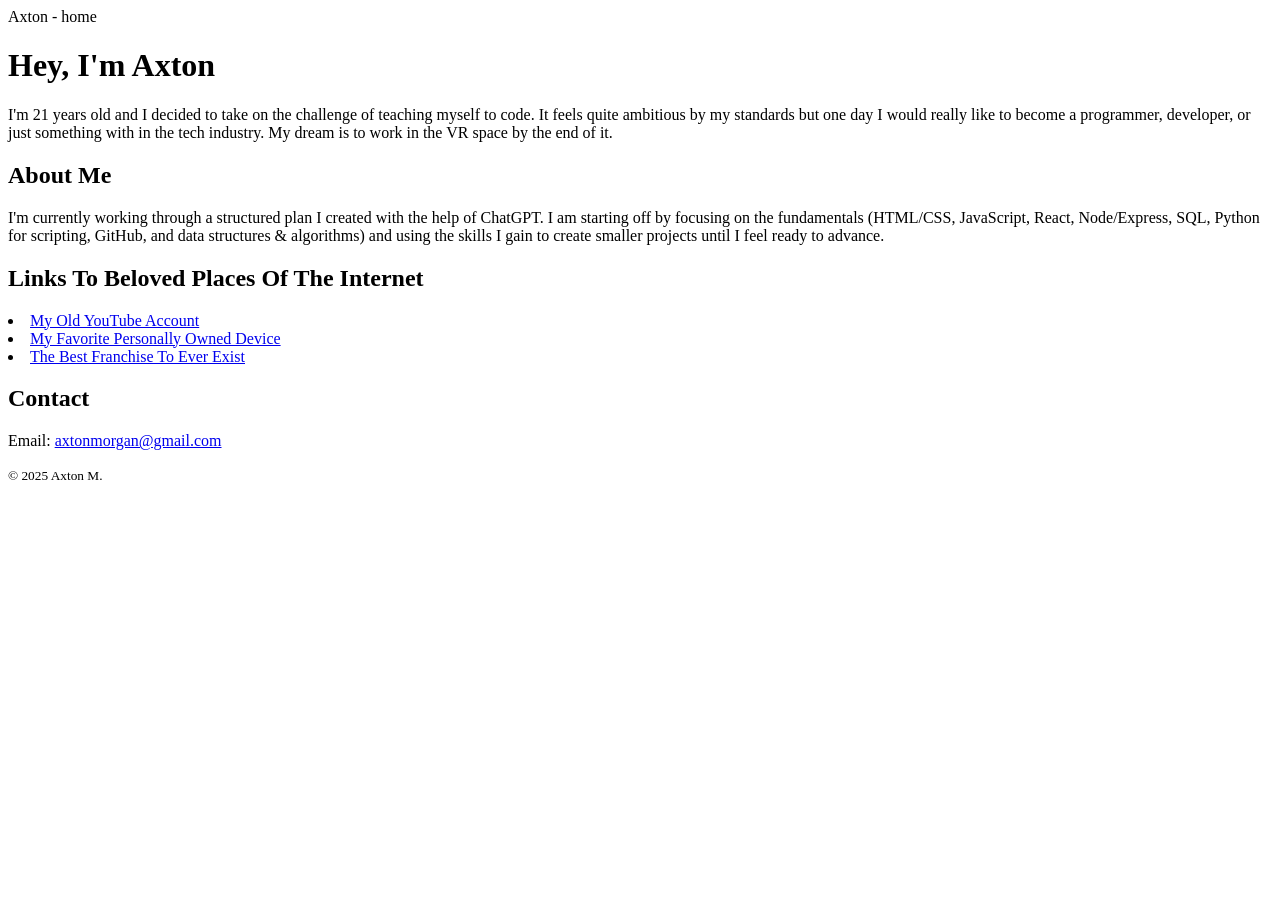
==== index.html @ 39489ae8 "Add files via upload" ====
<!DOCTYPE html>
<html lang="en">
    <head>
        <meta charset="utf-8" />
        <meta name="viewport" content="width=device-width, initial-scale=1 />"
        <title>Axton - home</title>
    </head>
    <body>
        <header>
            <h1>Hey, I'm Axton</h1>
            <p>I'm 21 years old and I decided to take on the challenge of teaching myself to code. It feels quite ambitious by my standards but one day I would really like to become a programmer, developer, or just something with in the tech industry. My dream is to work in the VR space by the end of it.</p>
        </header>

        <main>
            <section id="about">
                <h2>About Me</h2>
                <p>I'm currently working through a structured plan I created with the help of ChatGPT. I am starting off by focusing on the fundamentals (HTML/CSS, JavaScript, React, Node/Express, SQL, Python for scripting, GitHub, and data structures & algorithms) and using the skills I gain to create smaller projects until I feel ready to advance.  </p>
            </section>

            <section id="links">
                <h2>Links To Beloved Places Of The Internet</h2>
                <u1>
                    <li><a href="https://www.youtube.com/@kcchiefsproductions8687/featured" target="_blank">My Old YouTube Account</a></li>
                    <li><a href="https://www.meta.com/quest/quest-3/buy-now/" target="_blank"> My Favorite Personally Owned Device</a></li>
                    <li><a href="https://www.chiefs.com" target="_blank">The Best Franchise To Ever Exist </a></li>
                </u1>
            </section>

        <section id="contact">
            <h2>Contact</h2>
            <p>Email: <a href="mailto:axtonmorgan@gmail.com">axtonmorgan@gmail.com</a></p>
            </section>
        </main>

        <footer>
            <small>© 2025 Axton M.</small>
        </footer>
    </body>
</htmL>
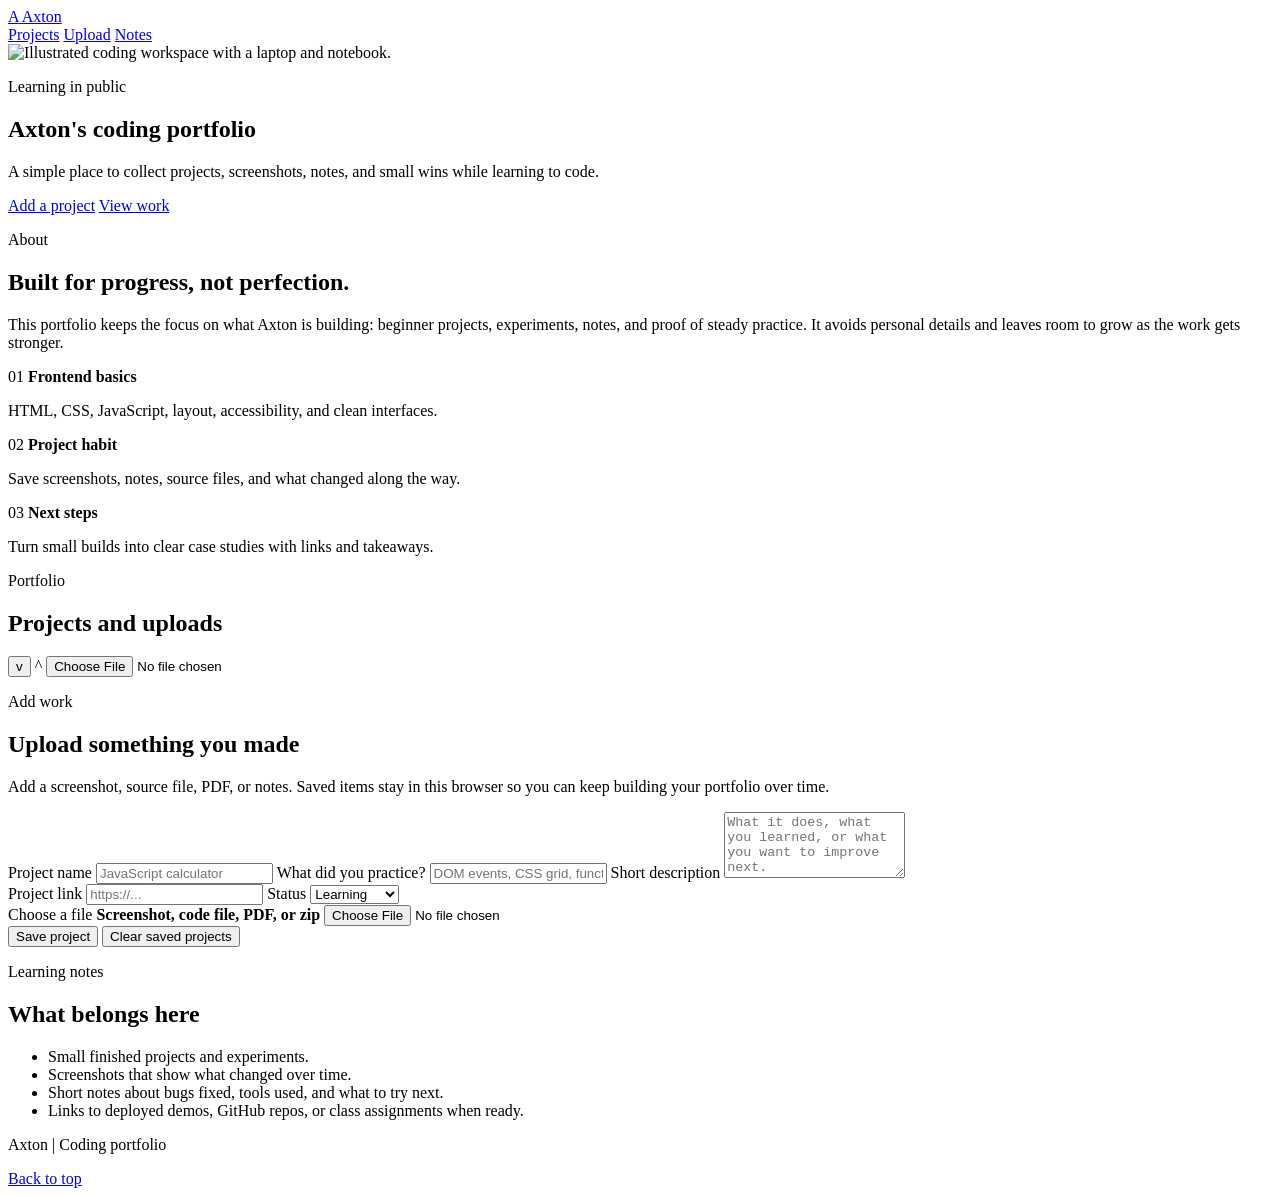
==== commit 9dada2c4: "Publish coding portfolio homepage" ====
--- a/index.html
+++ b/index.html
@@ -1,42 +1,178 @@
-<!DOCTYPE html>
-<html lang="en">
-    <head>
-        <meta charset="utf-8" />
-        <meta name="viewport" content="width=device-width, initial-scale=1 />"
-        <title>Axton - home</title>
-    </head>
-    <body>
-        <header>
-            <h1>Hey, I'm Axton</h1>
-            <p>I'm 21 years old and I decided to take on the challenge of teaching myself to code. It feels quite ambitious by my standards but one day I would really like to become a programmer, developer, or just something with in the tech industry. My dream is to work in the VR space by the end of it.</p>
-        </header>
-
-        <main>
-            <section id="about">
-                <h2>About Me</h2>
-                <p>I'm currently working through a structured plan I created with the help of ChatGPT. I am starting off by focusing on the fundamentals (HTML/CSS, JavaScript, React, Node/Express, SQL, Python for scripting, GitHub, and data structures & algorithms) and using the skills I gain to create smaller projects until I feel ready to advance.  </p>
-            </section>
-
-            <section id="links">
-                <h2>Links To Beloved Places Of The Internet</h2>
-                <u1>
-                    <li><a href="https://www.youtube.com/@kcchiefsproductions8687/featured" target="_blank">My Old YouTube Account</a></li>
-                    <li><a href="https://www.meta.com/quest/quest-3/buy-now/" target="_blank"> My Favorite Personally Owned Device</a></li>
-                    <li><a href="https://www.chiefs.com" target="_blank">The Best Franchise To Ever Exist </a></li>
-                </u1>
-            </section>
-
-        <section id="contact">
-            <h2>Contact</h2>
-            <p>Email: <a href="mailto:axtonmorgan@gmail.com">axtonmorgan@gmail.com</a></p>
-            </section>
-        </main>
-
-        <footer>
-            <small>© 2025 Axton M.</small>
-        </footer>
-    </body>
-</htmL>
-
-
-
+<!doctype html>
+<html lang="en">
+  <head>
+    <meta charset="utf-8">
+    <meta name="viewport" content="width=device-width, initial-scale=1">
+    <meta name="description" content="Axton's coding portfolio for projects, experiments, and learning notes.">
+    <title>Axton | Coding Portfolio</title>
+    <link rel="preconnect" href="https://fonts.googleapis.com">
+    <link rel="preconnect" href="https://fonts.gstatic.com" crossorigin>
+    <link href="https://fonts.googleapis.com/css2?family=Inter:wght@400;500;600;700;800&display=swap" rel="stylesheet">
+    <link rel="stylesheet" href="styles.css">
+  </head>
+  <body>
+    <header class="site-header">
+      <a class="brand" href="#top" aria-label="Axton portfolio home">
+        <span class="brand-mark">A</span>
+        <span>Axton</span>
+      </a>
+      <nav aria-label="Main navigation">
+        <a href="#projects">Projects</a>
+        <a href="#upload">Upload</a>
+        <a href="#notes">Notes</a>
+      </nav>
+    </header>
+
+    <main id="top">
+      <section class="hero" aria-labelledby="hero-title">
+        <img src="assets/coding-workspace.svg" alt="Illustrated coding workspace with a laptop and notebook.">
+        <div class="hero-overlay"></div>
+        <div class="hero-content">
+          <p class="eyebrow">Learning in public</p>
+          <h1 id="hero-title">Axton's coding portfolio</h1>
+          <p class="hero-copy">
+            A simple place to collect projects, screenshots, notes, and small wins while learning to code.
+          </p>
+          <div class="hero-actions">
+            <a class="button primary" href="#upload">Add a project</a>
+            <a class="button secondary" href="#projects">View work</a>
+          </div>
+        </div>
+      </section>
+
+      <section class="intro-section" aria-label="Portfolio overview">
+        <div>
+          <p class="section-kicker">About</p>
+          <h2>Built for progress, not perfection.</h2>
+        </div>
+        <p>
+          This portfolio keeps the focus on what Axton is building: beginner projects, experiments, notes, and proof of steady practice. It avoids personal details and leaves room to grow as the work gets stronger.
+        </p>
+      </section>
+
+      <section class="toolbelt" aria-label="Current coding focus">
+        <div class="tool-item">
+          <span>01</span>
+          <strong>Frontend basics</strong>
+          <p>HTML, CSS, JavaScript, layout, accessibility, and clean interfaces.</p>
+        </div>
+        <div class="tool-item">
+          <span>02</span>
+          <strong>Project habit</strong>
+          <p>Save screenshots, notes, source files, and what changed along the way.</p>
+        </div>
+        <div class="tool-item">
+          <span>03</span>
+          <strong>Next steps</strong>
+          <p>Turn small builds into clear case studies with links and takeaways.</p>
+        </div>
+      </section>
+
+      <section id="projects" class="projects-section" aria-labelledby="projects-title">
+        <div class="section-heading">
+          <div>
+            <p class="section-kicker">Portfolio</p>
+            <h2 id="projects-title">Projects and uploads</h2>
+          </div>
+          <div class="heading-actions">
+            <button class="icon-button" id="exportData" type="button" aria-label="Export saved projects" title="Export saved projects">
+              <span aria-hidden="true">v</span>
+            </button>
+            <label class="icon-button import-control" aria-label="Import saved projects" title="Import saved projects">
+              <span aria-hidden="true">^</span>
+              <input id="importData" type="file" accept="application/json">
+            </label>
+          </div>
+        </div>
+        <div class="project-grid" id="projectGrid" aria-live="polite"></div>
+        <p class="empty-state" id="emptyState" hidden>No uploads yet. Add your first project below.</p>
+      </section>
+
+      <section id="upload" class="upload-section" aria-labelledby="upload-title">
+        <div class="upload-copy">
+          <p class="section-kicker">Add work</p>
+          <h2 id="upload-title">Upload something you made</h2>
+          <p>
+            Add a screenshot, source file, PDF, or notes. Saved items stay in this browser so you can keep building your portfolio over time.
+          </p>
+        </div>
+
+        <form class="upload-form" id="projectForm">
+          <label>
+            Project name
+            <input id="projectName" name="projectName" type="text" placeholder="JavaScript calculator" required>
+          </label>
+          <label>
+            What did you practice?
+            <input id="projectFocus" name="projectFocus" type="text" placeholder="DOM events, CSS grid, functions">
+          </label>
+          <label>
+            Short description
+            <textarea id="projectDescription" name="projectDescription" rows="4" placeholder="What it does, what you learned, or what you want to improve next."></textarea>
+          </label>
+          <div class="form-row">
+            <label>
+              Project link
+              <input id="projectLink" name="projectLink" type="url" placeholder="https://...">
+            </label>
+            <label>
+              Status
+              <select id="projectStatus" name="projectStatus">
+                <option value="Learning">Learning</option>
+                <option value="In progress">In progress</option>
+                <option value="Finished">Finished</option>
+              </select>
+            </label>
+          </div>
+          <label class="dropzone" for="projectFile">
+            <span>Choose a file</span>
+            <strong id="fileName">Screenshot, code file, PDF, or zip</strong>
+            <input id="projectFile" name="projectFile" type="file" accept="image/*,.html,.css,.js,.json,.txt,.md,.pdf,.zip">
+          </label>
+          <div class="form-actions">
+            <button class="button primary" type="submit">Save project</button>
+            <button class="button ghost" id="clearProjects" type="button">Clear saved projects</button>
+          </div>
+          <p class="form-note" id="formNote" role="status"></p>
+        </form>
+      </section>
+
+      <section id="notes" class="notes-section" aria-labelledby="notes-title">
+        <div>
+          <p class="section-kicker">Learning notes</p>
+          <h2 id="notes-title">What belongs here</h2>
+        </div>
+        <ul>
+          <li>Small finished projects and experiments.</li>
+          <li>Screenshots that show what changed over time.</li>
+          <li>Short notes about bugs fixed, tools used, and what to try next.</li>
+          <li>Links to deployed demos, GitHub repos, or class assignments when ready.</li>
+        </ul>
+      </section>
+    </main>
+
+    <footer>
+      <p>Axton | Coding portfolio</p>
+      <a href="#top">Back to top</a>
+    </footer>
+
+    <template id="projectTemplate">
+      <article class="project-card">
+        <div class="project-media"></div>
+        <div class="project-body">
+          <div class="project-meta">
+            <span class="status-pill"></span>
+            <time></time>
+          </div>
+          <h3></h3>
+          <p class="project-focus"></p>
+          <p class="project-description"></p>
+          <div class="project-links"></div>
+          <button class="delete-button" type="button">Remove</button>
+        </div>
+      </article>
+    </template>
+
+    <script src="script.js"></script>
+  </body>
+</html>
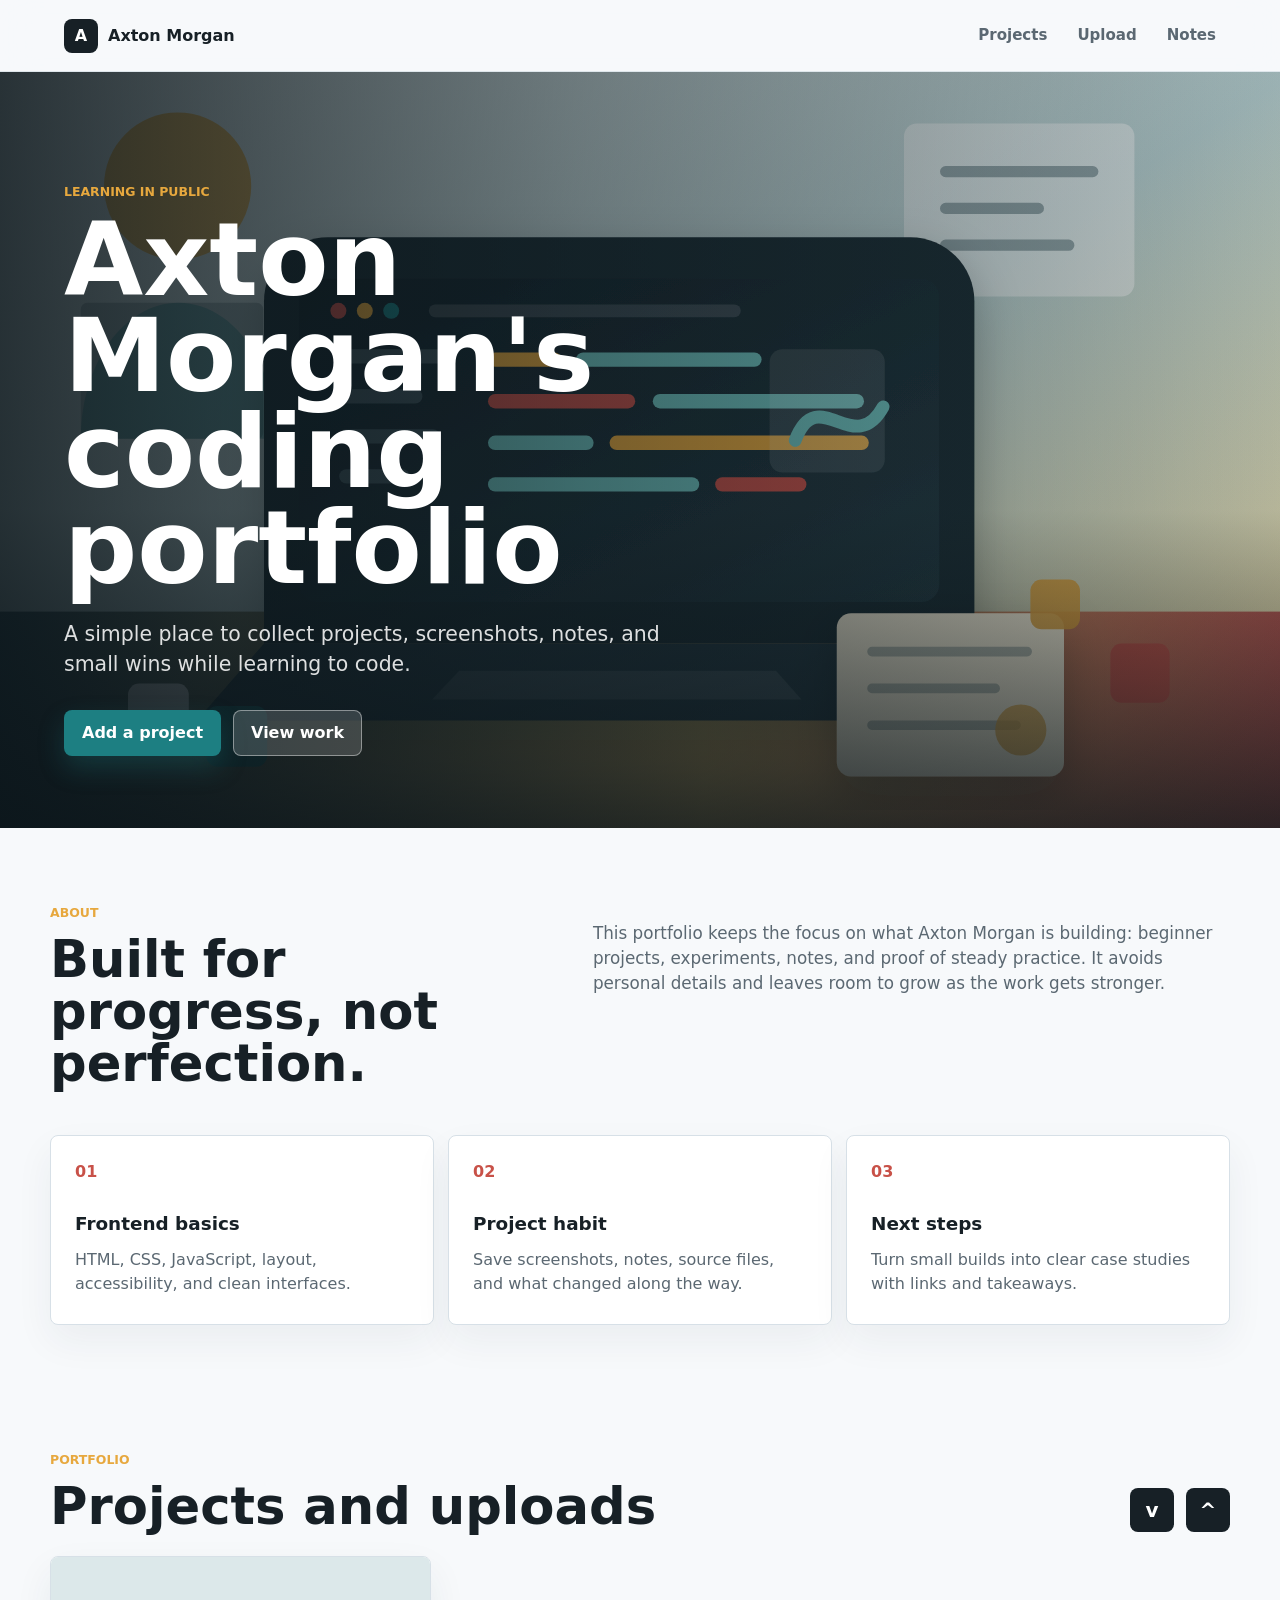
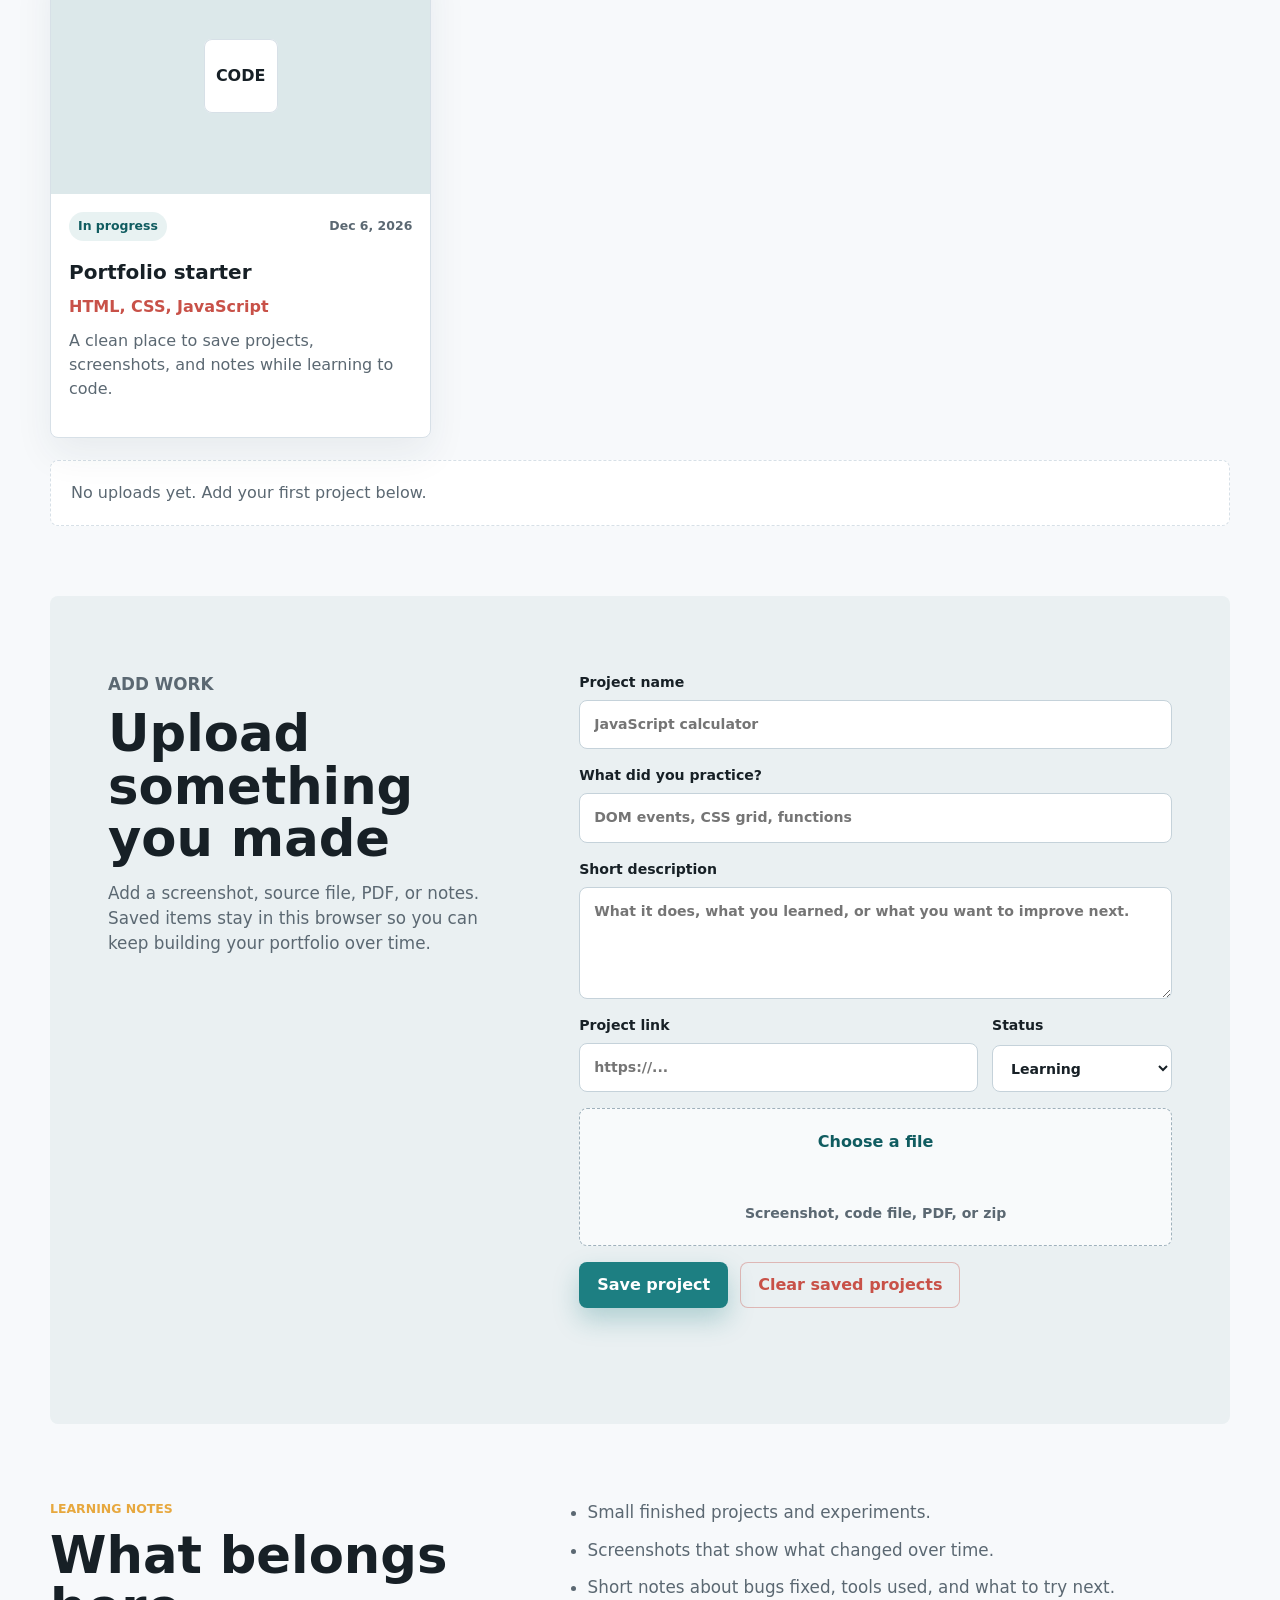
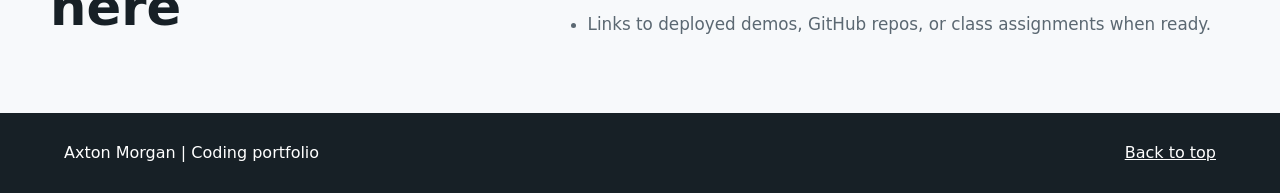
==== commit a5602dbd: "Use full name on portfolio" ====
--- a/index.html
+++ b/index.html
@@ -3,8 +3,8 @@
   <head>
     <meta charset="utf-8">
     <meta name="viewport" content="width=device-width, initial-scale=1">
-    <meta name="description" content="Axton's coding portfolio for projects, experiments, and learning notes.">
-    <title>Axton | Coding Portfolio</title>
+    <meta name="description" content="Axton Morgan's coding portfolio for projects, experiments, and learning notes.">
+    <title>Axton Morgan | Coding Portfolio</title>
     <link rel="preconnect" href="https://fonts.googleapis.com">
     <link rel="preconnect" href="https://fonts.gstatic.com" crossorigin>
     <link href="https://fonts.googleapis.com/css2?family=Inter:wght@400;500;600;700;800&display=swap" rel="stylesheet">
@@ -12,9 +12,9 @@
   </head>
   <body>
     <header class="site-header">
-      <a class="brand" href="#top" aria-label="Axton portfolio home">
+      <a class="brand" href="#top" aria-label="Axton Morgan portfolio home">
         <span class="brand-mark">A</span>
-        <span>Axton</span>
+        <span>Axton Morgan</span>
       </a>
       <nav aria-label="Main navigation">
         <a href="#projects">Projects</a>
@@ -29,7 +29,7 @@
         <div class="hero-overlay"></div>
         <div class="hero-content">
           <p class="eyebrow">Learning in public</p>
-          <h1 id="hero-title">Axton's coding portfolio</h1>
+          <h1 id="hero-title">Axton Morgan's coding portfolio</h1>
           <p class="hero-copy">
             A simple place to collect projects, screenshots, notes, and small wins while learning to code.
           </p>
@@ -46,7 +46,7 @@
           <h2>Built for progress, not perfection.</h2>
         </div>
         <p>
-          This portfolio keeps the focus on what Axton is building: beginner projects, experiments, notes, and proof of steady practice. It avoids personal details and leaves room to grow as the work gets stronger.
+          This portfolio keeps the focus on what Axton Morgan is building: beginner projects, experiments, notes, and proof of steady practice. It avoids personal details and leaves room to grow as the work gets stronger.
         </p>
       </section>
 
@@ -152,7 +152,7 @@
     </main>
 
     <footer>
-      <p>Axton | Coding portfolio</p>
+      <p>Axton Morgan | Coding portfolio</p>
       <a href="#top">Back to top</a>
     </footer>
 
--- a/styles.css
+++ b/styles.css
@@ -0,0 +1,570 @@
+:root {
+  --ink: #172026;
+  --muted: #5b6872;
+  --paper: #f7f9fb;
+  --panel: #ffffff;
+  --line: #d7e0e7;
+  --teal: #1d7f82;
+  --teal-dark: #105c60;
+  --amber: #e7a83e;
+  --coral: #c85148;
+  --shadow: 0 18px 50px rgba(17, 34, 42, 0.14);
+}
+
+* {
+  box-sizing: border-box;
+}
+
+html {
+  scroll-behavior: smooth;
+}
+
+body {
+  margin: 0;
+  background: var(--paper);
+  color: var(--ink);
+  font-family: Inter, system-ui, -apple-system, BlinkMacSystemFont, "Segoe UI", sans-serif;
+  line-height: 1.5;
+}
+
+a {
+  color: inherit;
+}
+
+button,
+input,
+textarea,
+select {
+  font: inherit;
+}
+
+.site-header {
+  position: sticky;
+  top: 0;
+  z-index: 20;
+  display: flex;
+  align-items: center;
+  justify-content: space-between;
+  gap: 24px;
+  min-height: 72px;
+  padding: 14px clamp(18px, 5vw, 72px);
+  background: rgba(247, 249, 251, 0.9);
+  border-bottom: 1px solid rgba(215, 224, 231, 0.78);
+  backdrop-filter: blur(18px);
+}
+
+.brand {
+  display: inline-flex;
+  align-items: center;
+  gap: 10px;
+  font-weight: 800;
+  text-decoration: none;
+}
+
+.brand-mark {
+  display: grid;
+  width: 34px;
+  height: 34px;
+  place-items: center;
+  border-radius: 8px;
+  background: var(--ink);
+  color: #fff;
+}
+
+nav {
+  display: flex;
+  align-items: center;
+  gap: clamp(12px, 3vw, 30px);
+  color: var(--muted);
+  font-size: 0.94rem;
+  font-weight: 700;
+}
+
+nav a {
+  text-decoration: none;
+}
+
+main {
+  overflow: hidden;
+}
+
+.hero {
+  position: relative;
+  min-height: clamp(570px, 84vh, 760px);
+  display: grid;
+  align-items: end;
+  padding: 0 clamp(18px, 5vw, 72px) clamp(50px, 8vh, 82px);
+  isolation: isolate;
+}
+
+.hero img {
+  position: absolute;
+  inset: 0;
+  width: 100%;
+  height: 100%;
+  object-fit: cover;
+  z-index: -2;
+}
+
+.hero-overlay {
+  position: absolute;
+  inset: 0;
+  background:
+    linear-gradient(90deg, rgba(11, 21, 26, 0.86), rgba(11, 21, 26, 0.48) 45%, rgba(11, 21, 26, 0.12)),
+    linear-gradient(0deg, rgba(11, 21, 26, 0.78), rgba(11, 21, 26, 0.06) 42%);
+  z-index: -1;
+}
+
+.hero-content {
+  max-width: 760px;
+  color: #fff;
+}
+
+.eyebrow,
+.section-kicker {
+  margin: 0 0 10px;
+  color: var(--amber);
+  font-size: 0.78rem;
+  font-weight: 800;
+  letter-spacing: 0;
+  text-transform: uppercase;
+}
+
+.hero h1 {
+  margin: 0;
+  max-width: 720px;
+  font-size: clamp(3rem, 8vw, 6.6rem);
+  line-height: 0.94;
+  letter-spacing: 0;
+}
+
+.hero-copy {
+  max-width: 610px;
+  margin: 22px 0 0;
+  color: rgba(255, 255, 255, 0.86);
+  font-size: clamp(1.04rem, 2vw, 1.28rem);
+}
+
+.hero-actions,
+.form-actions,
+.heading-actions,
+.project-links {
+  display: flex;
+  flex-wrap: wrap;
+  align-items: center;
+  gap: 12px;
+}
+
+.hero-actions {
+  margin-top: 30px;
+}
+
+.button,
+.icon-button {
+  border: 0;
+  cursor: pointer;
+  text-decoration: none;
+  transition: transform 160ms ease, box-shadow 160ms ease, background 160ms ease;
+}
+
+.button {
+  display: inline-flex;
+  min-height: 46px;
+  align-items: center;
+  justify-content: center;
+  border-radius: 8px;
+  padding: 0 18px;
+  font-weight: 800;
+}
+
+.button:hover,
+.icon-button:hover {
+  transform: translateY(-1px);
+}
+
+.button.primary {
+  background: var(--teal);
+  color: #fff;
+  box-shadow: 0 12px 26px rgba(29, 127, 130, 0.28);
+}
+
+.button.primary:hover {
+  background: var(--teal-dark);
+}
+
+.button.secondary {
+  background: rgba(255, 255, 255, 0.16);
+  color: #fff;
+  box-shadow: inset 0 0 0 1px rgba(255, 255, 255, 0.42);
+}
+
+.button.ghost {
+  background: transparent;
+  color: var(--coral);
+  box-shadow: inset 0 0 0 1px rgba(200, 81, 72, 0.36);
+}
+
+.intro-section,
+.toolbelt,
+.projects-section,
+.upload-section,
+.notes-section {
+  width: min(1180px, calc(100% - 36px));
+  margin: 0 auto;
+}
+
+.intro-section {
+  display: grid;
+  grid-template-columns: minmax(260px, 0.85fr) minmax(280px, 1.15fr);
+  gap: clamp(24px, 6vw, 72px);
+  padding: 76px 0 46px;
+}
+
+h2 {
+  margin: 0;
+  font-size: clamp(2rem, 4vw, 3.3rem);
+  line-height: 1.02;
+  letter-spacing: 0;
+}
+
+.intro-section p:last-child,
+.upload-copy p,
+.notes-section li {
+  color: var(--muted);
+  font-size: 1.05rem;
+}
+
+.toolbelt {
+  display: grid;
+  grid-template-columns: repeat(3, 1fr);
+  gap: 14px;
+  padding-bottom: 74px;
+}
+
+.tool-item {
+  min-height: 190px;
+  padding: 24px;
+  background: var(--panel);
+  border: 1px solid var(--line);
+  border-radius: 8px;
+  box-shadow: 0 16px 38px rgba(33, 55, 68, 0.06);
+}
+
+.tool-item span {
+  color: var(--coral);
+  font-weight: 800;
+}
+
+.tool-item strong {
+  display: block;
+  margin-top: 26px;
+  font-size: 1.15rem;
+}
+
+.tool-item p {
+  margin: 10px 0 0;
+  color: var(--muted);
+}
+
+.projects-section {
+  padding: 52px 0 70px;
+}
+
+.section-heading {
+  display: flex;
+  align-items: end;
+  justify-content: space-between;
+  gap: 18px;
+  margin-bottom: 24px;
+}
+
+.icon-button {
+  position: relative;
+  display: grid;
+  width: 44px;
+  height: 44px;
+  place-items: center;
+  border-radius: 8px;
+  background: var(--ink);
+  color: #fff;
+  font-size: 1.25rem;
+  font-weight: 900;
+}
+
+.import-control input {
+  position: absolute;
+  inset: 0;
+  opacity: 0;
+  cursor: pointer;
+}
+
+.project-grid {
+  display: grid;
+  grid-template-columns: repeat(3, minmax(0, 1fr));
+  gap: 18px;
+}
+
+.project-card {
+  display: flex;
+  min-height: 100%;
+  flex-direction: column;
+  overflow: hidden;
+  background: var(--panel);
+  border: 1px solid var(--line);
+  border-radius: 8px;
+  box-shadow: 0 16px 38px rgba(33, 55, 68, 0.07);
+}
+
+.project-media {
+  display: grid;
+  min-height: 198px;
+  aspect-ratio: 16 / 10;
+  place-items: center;
+  background: #dce8ea;
+  color: var(--teal-dark);
+  font-weight: 800;
+}
+
+.project-media img {
+  width: 100%;
+  height: 100%;
+  object-fit: cover;
+}
+
+.file-tile {
+  display: grid;
+  width: 74px;
+  height: 74px;
+  place-items: center;
+  border-radius: 8px;
+  background: #fff;
+  color: var(--ink);
+  box-shadow: inset 0 0 0 1px var(--line);
+  text-transform: uppercase;
+}
+
+.project-body {
+  display: flex;
+  flex: 1;
+  flex-direction: column;
+  padding: 18px;
+}
+
+.project-meta {
+  display: flex;
+  align-items: center;
+  justify-content: space-between;
+  gap: 10px;
+  color: var(--muted);
+  font-size: 0.78rem;
+  font-weight: 700;
+}
+
+.status-pill {
+  border-radius: 999px;
+  padding: 5px 9px;
+  background: rgba(29, 127, 130, 0.1);
+  color: var(--teal-dark);
+}
+
+.project-card h3 {
+  margin: 16px 0 0;
+  font-size: 1.25rem;
+}
+
+.project-focus {
+  margin: 8px 0 0;
+  color: var(--coral);
+  font-weight: 800;
+}
+
+.project-description {
+  margin: 10px 0 18px;
+  color: var(--muted);
+}
+
+.project-links {
+  margin-top: auto;
+}
+
+.project-links a,
+.delete-button {
+  border-radius: 8px;
+  padding: 9px 11px;
+  background: #edf4f4;
+  color: var(--teal-dark);
+  font-size: 0.9rem;
+  font-weight: 800;
+  text-decoration: none;
+}
+
+.delete-button {
+  margin-top: 12px;
+  border: 0;
+  color: var(--coral);
+  cursor: pointer;
+}
+
+.empty-state {
+  margin: 22px 0 0;
+  padding: 20px;
+  background: var(--panel);
+  border: 1px dashed var(--line);
+  border-radius: 8px;
+  color: var(--muted);
+}
+
+.upload-section {
+  display: grid;
+  grid-template-columns: minmax(260px, 0.8fr) minmax(300px, 1.2fr);
+  gap: clamp(24px, 6vw, 76px);
+  padding: 76px clamp(18px, 5vw, 58px);
+  background: #eaf0f2;
+  border-radius: 8px;
+}
+
+.upload-form {
+  display: grid;
+  gap: 16px;
+}
+
+label {
+  display: grid;
+  gap: 7px;
+  color: var(--ink);
+  font-size: 0.88rem;
+  font-weight: 800;
+}
+
+input,
+textarea,
+select {
+  width: 100%;
+  border: 1px solid #c5d2da;
+  border-radius: 8px;
+  background: #fff;
+  color: var(--ink);
+  padding: 13px 14px;
+}
+
+textarea {
+  resize: vertical;
+}
+
+input:focus,
+textarea:focus,
+select:focus {
+  outline: 3px solid rgba(29, 127, 130, 0.18);
+  border-color: var(--teal);
+}
+
+.form-row {
+  display: grid;
+  grid-template-columns: 1fr 180px;
+  gap: 14px;
+}
+
+.dropzone {
+  min-height: 138px;
+  place-items: center;
+  border: 1px dashed #9fb1bc;
+  border-radius: 8px;
+  background: rgba(255, 255, 255, 0.65);
+  color: var(--muted);
+  cursor: pointer;
+  text-align: center;
+}
+
+.dropzone span {
+  color: var(--teal-dark);
+  font-size: 1rem;
+}
+
+.dropzone input {
+  display: none;
+}
+
+.form-note {
+  min-height: 24px;
+  margin: 0;
+  color: var(--teal-dark);
+  font-weight: 700;
+}
+
+.notes-section {
+  display: grid;
+  grid-template-columns: minmax(260px, 0.8fr) minmax(300px, 1.2fr);
+  gap: clamp(24px, 6vw, 76px);
+  padding: 76px 0;
+}
+
+.notes-section ul {
+  margin: 0;
+  padding-left: 20px;
+}
+
+.notes-section li + li {
+  margin-top: 12px;
+}
+
+footer {
+  display: flex;
+  justify-content: space-between;
+  gap: 18px;
+  padding: 28px clamp(18px, 5vw, 72px);
+  background: var(--ink);
+  color: #fff;
+}
+
+footer p {
+  margin: 0;
+}
+
+@media (max-width: 900px) {
+  .intro-section,
+  .upload-section,
+  .notes-section,
+  .toolbelt {
+    grid-template-columns: 1fr;
+  }
+
+  .project-grid {
+    grid-template-columns: repeat(2, minmax(0, 1fr));
+  }
+}
+
+@media (max-width: 640px) {
+  .site-header {
+    align-items: flex-start;
+    flex-direction: column;
+  }
+
+  nav {
+    width: 100%;
+    justify-content: space-between;
+  }
+
+  .hero {
+    min-height: 660px;
+  }
+
+  .hero h1 {
+    font-size: clamp(2.65rem, 18vw, 4.1rem);
+  }
+
+  .section-heading,
+  footer {
+    align-items: flex-start;
+    flex-direction: column;
+  }
+
+  .project-grid,
+  .form-row {
+    grid-template-columns: 1fr;
+  }
+
+  .upload-section {
+    width: 100%;
+    border-radius: 0;
+  }
+}
